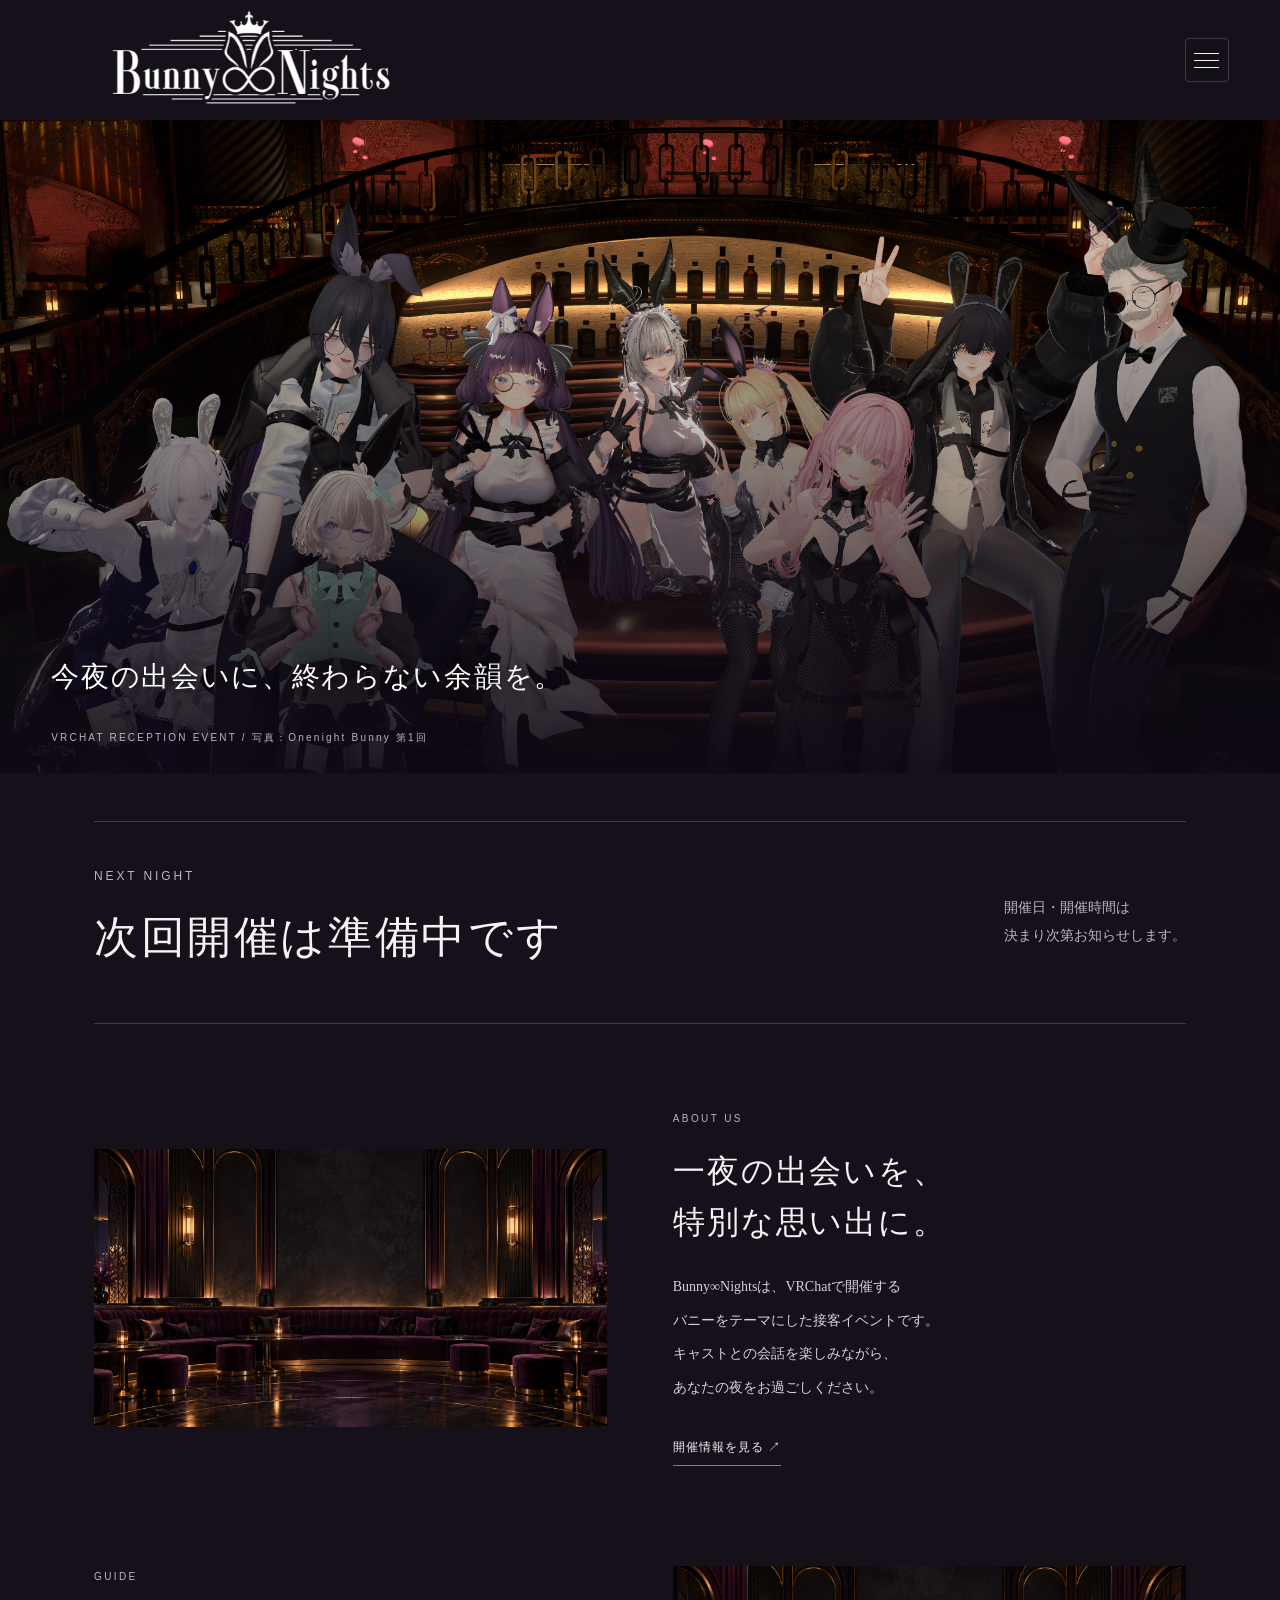
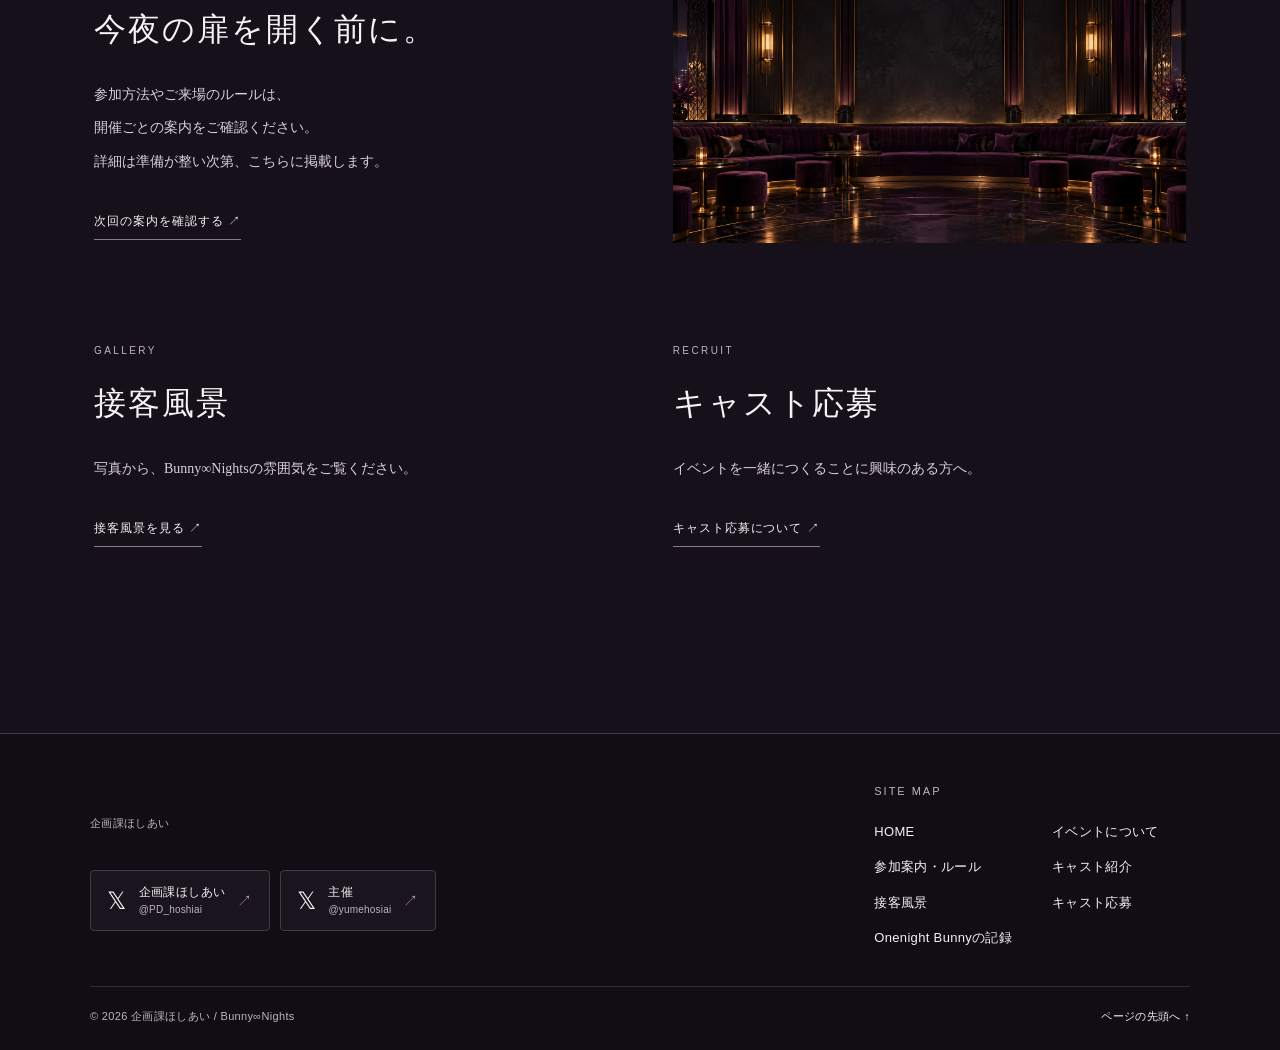
==== index.html @ bf9e8087 "Add files via upload" ====
<!doctype html><html lang="ja"><head><meta charset="utf-8"><meta name="viewport" content="width=device-width,initial-scale=1"><title>HOME | Bunny∞Nights</title><meta name="description" content="VRChatのバニー接客イベント Bunny∞Nights。イベントのご案内、参加方法、ルール、キャスト応募について。"><meta name="theme-color" content="#151019"><link rel="stylesheet" href="assets/css/base.css"><link rel="stylesheet" href="assets/css/home.css"><script src="assets/js/home.js" defer></script></head><body><a class="bn-skip" href="#main-content">本文へ移動</a><main id="main-content"><div class="ob2" id="ob2-top">
<header class="ob2-head">
<h1 class="ob2-logo"><a href="./"><img src="assets/images/logo.png" alt="Bunny∞Nights" width="1200" height="300" decoding="async"></a></h1>
<details class="ob2-menu"><summary aria-label="メニュー"><span></span><span></span><span></span></summary><nav aria-label="サイトメニュー"><a href="./" aria-current="page">HOME</a><a href="about/">イベントについて</a><a href="guide/">参加案内・ルール</a><a href="cast/">キャスト紹介</a><a href="gallery/">接客風景</a><a href="recruit/">キャスト応募</a><a href="archive/">Onenight Bunnyの記録</a></nav></details>
</header>
<section class="ob2-hero" aria-label="イベントのイメージ">
<figure class="ob2-back"><img src="assets/images/first-night.png" alt="Onenight Bunny 第1回のキャスト集合写真" fetchpriority="high"></figure>
<p class="ob2-catchcopy"><span>今夜の出会いに、</span><span>終わらない余韻を。</span></p><p class="ob2-caption">VRCHAT RECEPTION EVENT / 写真：Onenight Bunny 第1回</p>
</section>
<div class="ob2-body">
<section class="ob2-schedule" id="ob2-schedule"><div><div class="ob2-eyebrow">NEXT NIGHT</div><h2>次回開催は準備中です</h2></div><p>開催日・開催時間は<br>決まり次第お知らせします。</p></section><section class="ob2-row" id="ob2-about">
<figure><img src="assets/images/lounge.png" alt="紫のベルベットラウンジのイメージ" loading="lazy"></figure>
<div class="ob2-copy"><div class="ob2-eyebrow">ABOUT US</div><h2>一夜の出会いを、<br>特別な思い出に。</h2><p>Bunny∞Nightsは、VRChatで開催する<br>バニーをテーマにした接客イベントです。<br>キャストとの会話を楽しみながら、<br>あなたの夜をお過ごしください。</p><a class="ob2-link" href="#ob2-schedule">開催情報を見る ↗</a></div>
</section>
<section class="ob2-row ob2-row-reverse" id="ob2-guide">
<div class="ob2-copy"><div class="ob2-eyebrow">GUIDE</div><h2>今夜の扉を開く前に。</h2><p>参加方法やご来場のルールは、<br>開催ごとの案内をご確認ください。<br>詳細は準備が整い次第、こちらに掲載します。</p><a class="ob2-link" href="#ob2-schedule">次回の案内を確認する ↗</a></div>
<figure><img src="assets/images/lounge.png" alt="紫のベルベットラウンジのイメージ" loading="lazy"></figure>
</section>

<section class="ob2-row" style="margin-top:60px"><div class="ob2-copy"><div class="ob2-eyebrow">GALLERY</div><h2>接客風景</h2><p>写真から、Bunny∞Nightsの雰囲気をご覧ください。</p><a class="ob2-link" href="gallery/">接客風景を見る ↗</a></div><div class="ob2-copy"><div class="ob2-eyebrow">RECRUIT</div><h2>キャスト応募</h2><p>イベントを一緒につくることに興味のある方へ。</p><a class="ob2-link" href="recruit/">キャスト応募について ↗</a></div></section></div><footer class="bn-footer"><div class="bn-footer-inner"><div class="bn-footer-brand"><a class="bn-organizer-logo" href="https://vrc.group/HOSIAI.8688" target="_blank" rel="noopener noreferrer" aria-label="企画課ほしあいのVRChatグループ（新しいタブで開く）"><span class="bn-organizer-wordmark">企画課ほしあい</span></a><div class="bn-socials"><a class="bn-social-link" href="https://x.com/PD_hoshiai" target="_blank" rel="noopener noreferrer" aria-label="企画課ほしあいのX（新しいタブで開く）"><span class="bn-x-mark" aria-hidden="true">𝕏</span><span class="bn-social-text">企画課ほしあい<small>@PD_hoshiai</small></span><span class="bn-social-arrow" aria-hidden="true">↗</span></a><a class="bn-social-link" href="https://x.com/yumehosiai" target="_blank" rel="noopener noreferrer" aria-label="主催のX（新しいタブで開く）"><span class="bn-x-mark" aria-hidden="true">𝕏</span><span class="bn-social-text">主催<small>@yumehosiai</small></span><span class="bn-social-arrow" aria-hidden="true">↗</span></a></div></div><nav class="bn-sitemap" aria-label="フッターサイトマップ"><h2 class="bn-footer-title">SITE MAP</h2><div class="bn-sitemap-links"><a href="./">HOME</a><a href="about/">イベントについて</a><a href="guide/">参加案内・ルール</a><a href="cast/">キャスト紹介</a><a href="gallery/">接客風景</a><a href="recruit/">キャスト応募</a><a href="archive/">Onenight Bunnyの記録</a></div></nav></div><div class="bn-footer-bottom"><small>© 2026 企画課ほしあい / Bunny∞Nights</small><a class="bn-back-top" href="#ob2-top">ページの先頭へ ↑</a></div></footer>
</div>



</main></body></html>
---- assets/css/base.css ----
html{background:#151019;scroll-behavior:smooth}body{margin:0;background:#151019;color:#f5f1f5}body,button,input{font-family:"Hiragino Kaku Gothic ProN","Yu Gothic",Meiryo,sans-serif}body>main{min-height:100vh}button{font:inherit}dialog{box-sizing:border-box}img{max-width:100%}.bn-organizer-wordmark{display:block;font-family:"Yu Mincho",serif;font-size:24px;letter-spacing:.12em;color:#f5f1f5;padding:12px 0}.bn-skip{position:fixed;left:12px;top:-100px;z-index:9999;background:#fff;color:#151019;padding:10px}.bn-skip:focus{top:12px}[hidden]{display:none!important}@media(prefers-reduced-motion:reduce){html{scroll-behavior:auto}}
---- assets/css/home.css ----
.ob2 { --bg:#151019; --ink:#f5f1f5; --muted:#beb4c1; background:var(--bg); color:var(--ink); width:100%; font-family:"Yu Mincho","Hiragino Mincho ProN",Georgia,serif; line-height:2; }
.ob2,.ob2 * {box-sizing:border-box}
.ob2 img {display:block;width:100%;height:100%;object-fit:cover;border:0;border-radius:0}
.ob2 a {color:inherit;text-decoration:none}
.ob2 a:focus-visible,.ob2 summary:focus-visible {outline:2px solid #d6b4db;outline-offset:6px}
.ob2 h1,.ob2 h2,.ob2 p,.ob2 figure {margin:0;color:inherit}
.ob2 .ob2-head {height:80px;padding:0 4%;display:flex;align-items:center;justify-content:space-between;position:relative;z-index:5}
.ob2 .ob2-logo {font-size:clamp(23px,3vw,36px);font-style:italic;letter-spacing:.08em;font-weight:400;line-height:1}
.ob2 .ob2-logo img {width:220px;height:auto}
.ob2 summary {list-style:none;cursor:pointer;width:44px;height:44px;display:grid;place-content:center;gap:6px}
.ob2 summary::-webkit-details-marker {display:none}
.ob2 summary span {width:25px;height:1px;background:var(--ink);display:block}
.ob2 .ob2-menu nav {position:absolute;right:4%;top:70px;min-width:220px;background:#211a26;padding:22px 30px;border:1px solid #443849}
.ob2 .ob2-menu nav a {display:block;padding:8px 0;font-size:14px}
.ob2 .ob2-hero {position:relative;height:clamp(330px,48vw,690px);isolation:isolate}
.ob2 .ob2-back {position:absolute;inset:0 0 16%;filter:grayscale(1);opacity:.55;overflow:hidden}
.ob2 .ob2-back img {object-position:center 55%}
.ob2 .ob2-portraits {position:absolute;inset:-4% 5% 0 39%;display:grid;grid-template-columns:repeat(3,1fr);gap:5%}
.ob2 .ob2-portrait {height:88%;overflow:hidden;position:relative}
.ob2 .ob2-portrait:nth-child(1) {margin-top:7%}
.ob2 .ob2-portrait:nth-child(2) {margin-top:-7%}
.ob2 .ob2-portrait:nth-child(3) {margin-top:18%}
.ob2 .ob2-portrait img {object-position:52% center}
.ob2 .ob2-caption {position:absolute;bottom:3%;left:4%;font-family:sans-serif;font-size:10px;letter-spacing:.22em;color:var(--muted)}
.ob2 .ob2-body {max-width:1220px;margin:auto;padding:70px 5% 100px}
.ob2 .ob2-row {display:grid;grid-template-columns:1fr 1fr;gap:6%;align-items:center;margin-bottom:70px;scroll-margin-top:30px}
.ob2 .ob2-row figure {aspect-ratio:1.85;overflow:hidden}
.ob2 .ob2-copy {padding:16px 0}
.ob2 .ob2-eyebrow {font-family:sans-serif;font-size:10px;letter-spacing:.24em;color:var(--muted);margin-bottom:18px}
.ob2 h2 {font-size:clamp(23px,2.5vw,34px);font-weight:400;line-height:1.6;margin-bottom:22px;letter-spacing:.06em}
.ob2 .ob2-copy p {font-size:14px;line-height:2.4;color:#d8cfdc}
.ob2 .ob2-link {display:inline-block;margin-top:25px;padding:6px 0;border-bottom:1px solid #89758f;font-family:sans-serif;font-size:12px;letter-spacing:.08em}
.ob2 .ob2-schedule {margin-bottom:70px;border-top:1px solid #443849;border-bottom:1px solid #443849;padding:35px 0;display:flex;gap:40px;align-items:center;justify-content:space-between;scroll-margin-top:30px}
.ob2 .ob2-schedule h2 {margin:0;font-size:24px}
.ob2 .ob2-schedule p {font-size:14px;color:var(--muted)}
.ob2 footer {padding:30px 5%;border-top:1px solid #34283a;display:flex;justify-content:space-between;gap:20px;font-size:11px;color:var(--muted)}
@media(max-width:640px){
 .ob2 .ob2-head {height:65px;padding:0 5%}
 .ob2 .ob2-hero {height:340px}
 .ob2 .ob2-portraits {left:27%;right:4%;gap:5%}
 .ob2 .ob2-portrait {height:83%}
 .ob2 .ob2-back {bottom:20%}
 .ob2 .ob2-body {padding:40px 6% 60px}
 .ob2 .ob2-row {grid-template-columns:1fr;gap:16px;margin-bottom:45px}
 .ob2 .ob2-row-reverse .ob2-copy {order:2}
 .ob2 .ob2-row-reverse figure {order:1}
 .ob2 .ob2-schedule {display:block}
 .ob2 .ob2-schedule p {margin-top:12px}
 .ob2 footer {flex-direction:column;gap:6px}
}


/* 控えめなアニメーション */
.ob2 .ob2-portrait img,.ob2 .ob2-row figure img {transition:transform 1.2s cubic-bezier(.2,.65,.3,1)}
.ob2 .ob2-link {transition:color .3s,border-color .3s}
.ob2 .ob2-link:hover {color:#e2c4e9;border-color:#e2c4e9}
.ob2 .ob2-menu summary span {transition:transform .3s,opacity .3s}
.ob2 .ob2-menu[open] summary span:nth-child(1) {transform:translateY(7px) rotate(45deg)}
.ob2 .ob2-menu[open] summary span:nth-child(2) {opacity:0}
.ob2 .ob2-menu[open] summary span:nth-child(3) {transform:translateY(-7px) rotate(-45deg)}
.ob2 .ob2-menu[open] nav {animation:ob2-menu-in .3s ease both}
@keyframes ob2-menu-in {from{opacity:0;transform:translateY(-8px)}to{opacity:1;transform:translateY(0)}}
.ob2.ob2-motion .ob2-reveal {opacity:0;transform:translateY(24px);transition:opacity .9s ease,transform .9s cubic-bezier(.2,.65,.3,1)}
.ob2.ob2-motion .ob2-reveal.ob2-visible {opacity:1;transform:translateY(0)}
.ob2.ob2-motion .ob2-portrait {animation:ob2-portrait-in 1.2s ease both}
.ob2.ob2-motion .ob2-portrait:nth-child(2) {animation-delay:.15s}
.ob2.ob2-motion .ob2-portrait:nth-child(3) {animation-delay:.3s}
@keyframes ob2-portrait-in {from{opacity:0;transform:translateY(18px)}to{opacity:1;transform:translateY(0)}}
@media(hover:hover) and (prefers-reduced-motion:no-preference){.ob2 .ob2-portrait:hover img,.ob2 .ob2-row figure:hover img{transform:scale(1.035)}}
@media(prefers-reduced-motion:reduce){.ob2 *, .ob2 *::before,.ob2 *::after{animation:none!important;transition:none!important}.ob2.ob2-motion .ob2-reveal{opacity:1;transform:none}}

.ob2 :is(h1,h2,h3,h4,h5,h6){color:var(--ink,#f5f1f5)!important}.ob2 :is(h1,h2,h3,h4,h5,h6) :is(a,span,strong,em){color:inherit!important}

.ob2 .ob2-catchcopy{position:absolute;z-index:3;left:4%;bottom:calc(3% + 38px);max-width:90%;display:flex;flex-wrap:wrap;font-family:"Yu Mincho","Hiragino Mincho ProN",serif;font-size:clamp(22px,2.2vw,36px);font-weight:400;line-height:1.8;letter-spacing:.06em;color:#fff;text-shadow:0 2px 16px rgba(0,0,0,.9)}
.ob2 .ob2-catchcopy span{white-space:nowrap}
.ob2 .ob2-caption{z-index:3}
@media(max-width:640px){.ob2 .ob2-catchcopy{font-size:20px;bottom:calc(3% + 32px);letter-spacing:.04em;display:block}.ob2 .ob2-catchcopy span{display:block}}

.ob2 .ob2-portrait img{background:#211a26 url("../images/lounge.png") center center / cover no-repeat}

.ob2.ob2-motion .ob2-catchcopy{animation:ob2-copy-in 1.4s ease both;animation-delay:.2s}
@keyframes ob2-copy-in{from{opacity:0;transform:translateY(20px)}to{opacity:1;transform:translateY(0)}}
@media(prefers-reduced-motion:reduce){.ob2.ob2-motion .ob2-catchcopy{animation:none!important}}

.ob2 img[src^="../images/photo-coming-soon.svg"]{background:#211a26 url("../images/lounge.png") center center / cover no-repeat}

.ob2 .ob2-head{height:120px;gap:16px;z-index:1000}
.ob2 .ob2-logo{display:block;margin:0;flex-shrink:1;min-width:0;line-height:0}
.ob2 .ob2-logo a{display:block}
.ob2 .ob2-logo img{display:block;width:400px;max-width:100%;height:auto;object-fit:contain}
.ob2 .ob2-menu{position:fixed;top:38px;right:4%;z-index:1000;flex-shrink:0}
.ob2 .ob2-menu summary{background:rgba(21,16,25,.94);border:1px solid #443849;border-radius:4px}
.ob2 .ob2-menu nav{top:56px;right:0;min-width:0;width:min(290px,calc(100vw - 40px));box-sizing:border-box;max-height:calc(100dvh - 160px);overflow-y:auto;box-shadow:0 12px 36px rgba(0,0,0,.35)}
body.admin-bar .ob2 .ob2-menu{top:70px}
@media(max-width:782px){body.admin-bar .ob2 .ob2-menu{top:84px}}
body:has(.ob2) .wp-block-post-title{display:none!important}
body:has(.ob2) .wp-site-blocks{padding-top:0!important}
body:has(.ob2) .wp-site-blocks > main,body:has(.ob2) .wp-block-post-content{margin-top:0!important;padding-top:0!important}
@media(max-width:640px){.ob2 .ob2-head{height:88px}.ob2 .ob2-logo{max-width:calc(100% - 60px)}.ob2 .ob2-logo img{width:260px}}
@media(max-width:640px){.ob2 .ob2-menu{top:22px;right:5%}body.admin-bar .ob2 .ob2-menu{top:68px}}


/* HOMEの文字設定：色とフォントをここに集約 */
.ob2{--ob-serif:"Yu Mincho","Hiragino Mincho ProN","Noto Serif JP",Georgia,serif;--ob-sans:"Hiragino Kaku Gothic ProN","Yu Gothic",Meiryo,Arial,sans-serif;font-family:var(--ob-serif);color:#f5f1f5}
.ob2 :is(h1,h2,h3,h4,h5,h6){font-family:var(--ob-serif)!important;color:#f5f1f5!important;font-style:normal;font-weight:400;line-height:1.6;letter-spacing:.06em}
.ob2 h2{font-size:clamp(23px,2.5vw,34px)!important}
.ob2 .ob2-schedule h2{font-size:24px!important}
.ob2 p{font-family:var(--ob-serif);color:#d8cfdc}
.ob2 .ob2-copy p{font-family:var(--ob-serif);font-size:14px;line-height:2.4;color:#d8cfdc}
.ob2 .ob2-schedule p{font-family:var(--ob-serif);font-size:14px;line-height:2;color:#beb4c1}
.ob2 .ob2-catchcopy{font-family:var(--ob-serif)!important;font-size:clamp(22px,2.2vw,36px)!important;font-weight:400;line-height:1.8;letter-spacing:.06em;color:#ffffff!important}
.ob2 .ob2-catchcopy span{font-family:inherit;color:inherit}
.ob2 .ob2-caption{font-family:var(--ob-sans)!important;font-size:10px!important;font-weight:400;font-style:normal;line-height:1.8;letter-spacing:.22em;color:#beb4c1!important}
.ob2 .ob2-eyebrow{font-family:var(--ob-sans)!important;font-size:10px;font-weight:400;line-height:1.8;letter-spacing:.24em;color:#beb4c1}
.ob2 .ob2-menu :is(summary,nav a){font-family:var(--ob-sans)!important;color:#f5f1f5!important}
.ob2 .ob2-menu summary{width:44px;height:44px;list-style:none;color:#f5f1f5!important}
.ob2 .ob2-menu summary span{background-color:#f5f1f5!important}
.ob2 .ob2-menu nav{background-color:#211a26;color:#f5f1f5}
.ob2 .ob2-menu nav a{font-size:14px!important;font-weight:400;line-height:2;letter-spacing:.03em}
.ob2 .ob2-menu nav a[aria-current="page"],.ob2 .ob2-menu nav a:hover{color:#e2c4e9!important}
.ob2 .ob2-link{font-family:var(--ob-sans)!important;font-size:12px;font-weight:400;line-height:2;letter-spacing:.08em;color:#f5f1f5}
.ob2 .ob2-link:hover{color:#e2c4e9}
.ob2 footer,.ob2 footer span{font-family:var(--ob-sans)!important;font-size:11px;font-weight:400;line-height:2;letter-spacing:.03em;color:#beb4c1}
@media(max-width:640px){.ob2 .ob2-catchcopy{font-size:20px!important;letter-spacing:.04em}}


.ob2 .bn-footer{display:block;background:#110d15;padding:48px 5% 24px;border-top:1px solid #443849;color:#beb4c1;font-family:"Hiragino Kaku Gothic ProN","Yu Gothic",Meiryo,Arial,sans-serif}
.ob2 .bn-footer-inner,.ob2 .bn-footer-bottom{max-width:1100px;margin:0 auto;display:flex;justify-content:space-between;gap:40px}
.ob2 .bn-footer-inner{align-items:center;padding-bottom:36px}
.ob2 .bn-organizer-logo{display:block;flex-shrink:0;width:240px;max-width:100%}
.ob2 .bn-organizer-logo img{display:block;width:100%;height:auto;object-fit:contain;max-height:160px}
.ob2 .bn-footer-brand{min-width:0;max-width:100%}
.ob2 .bn-socials{display:flex;flex-wrap:wrap;gap:10px;margin-top:24px}
.ob2 .bn-social-link{display:flex;align-items:center;gap:12px;padding:12px 16px;border:1px solid #443849;border-radius:4px;background:#1a141f;color:#f5f1f5;transition:background .2s,border-color .2s}
.ob2 .bn-social-link:hover{background:#281d2d;border-color:#a78aaf}
.ob2 .bn-social-link:focus-visible{outline:2px solid #d6b4db;outline-offset:4px}
.ob2 .bn-social-link .bn-x-mark{font-family:Arial,sans-serif!important;font-size:24px;line-height:1;color:#f5f1f5}
.ob2 .bn-social-link .bn-social-text{font-family:inherit!important;font-size:12px;line-height:1.6;color:#f5f1f5}
.ob2 .bn-social-text small{display:block;font-size:10px;letter-spacing:.02em;color:#beb4c1}
.ob2 .bn-social-link .bn-social-arrow{font-size:15px;color:#a78aaf}
.ob2 .bn-footer-title{margin:0 0 18px;font-family:inherit!important;font-size:11px!important;font-weight:400;letter-spacing:.18em;line-height:1.8;color:#beb4c1!important}
.ob2 .bn-sitemap-links{display:grid;grid-template-columns:repeat(2,minmax(0,1fr));gap:12px 40px}
.ob2 .bn-sitemap-links a,.ob2 .bn-back-top{font-family:inherit;font-size:13px;line-height:1.8;color:#f5f1f5;transition:color .2s}
.ob2 .bn-sitemap-links a:hover,.ob2 .bn-back-top:hover{color:#e2c4e9}
.ob2 .bn-footer-bottom{align-items:center;border-top:1px solid #34283a;padding-top:20px;gap:16px}
.ob2 .bn-footer-bottom small{font-family:inherit;font-size:11px;line-height:1.8;color:#beb4c1}
.ob2 .bn-back-top{font-size:11px;white-space:nowrap}
@media(max-width:640px){.ob2 .bn-footer{padding:36px 6% 24px}.ob2 .bn-footer-inner{flex-direction:column;align-items:flex-start;gap:30px;padding-bottom:28px}.ob2 .bn-organizer-logo{width:200px}.ob2 .bn-sitemap{width:100%}.ob2 .bn-sitemap-links{gap:12px 20px}.ob2 .bn-footer-bottom{flex-direction:column;align-items:flex-start}}
@media(prefers-reduced-motion:reduce){.ob2 .bn-footer a{transition:none}}


.ob2 .ob2-schedule{padding:44px 0;gap:32px}
.ob2 .ob2-schedule h2{font-size:clamp(28px,3.4vw,44px)!important;line-height:1.5;margin-bottom:8px}
.ob2 .ob2-schedule .ob2-eyebrow{font-size:12px;letter-spacing:.24em}
.ob2 .ob2-schedule-time{font-size:clamp(24px,3vw,36px)!important;line-height:1.6!important}
.ob2 .ob2-schedule-time strong{font-weight:400;color:#f5f1f5}
.ob2 .ob2-schedule-time span{font-size:14px;color:#beb4c1}
@media(max-width:640px){.ob2 .ob2-schedule{padding:30px 0}.ob2 .ob2-schedule h2{font-size:clamp(26px,6.4vw,34px)!important}}

img,canvas{-webkit-touch-callout:none;-webkit-user-drag:none}
.ob2 .ob2-hero{height:clamp(360px,51vw,720px)}.ob2 .ob2-back{inset:0;opacity:1;filter:none}.ob2 .ob2-back img{object-position:center center}.ob2 .ob2-hero:after{content:"";position:absolute;inset:0;z-index:1;background:linear-gradient(0deg,rgba(15,9,21,.92),transparent 75%)}.ob2 .ob2-catchcopy{bottom:70px}.ob2 .ob2-caption{bottom:26px;max-width:90%;font-size:10px!important}.ob2 .ob2-body{padding-top:48px}@media(max-width:640px){.ob2 .ob2-hero{height:420px}.ob2 .ob2-back img{object-position:48% center}.ob2 .ob2-catchcopy{bottom:75px}}
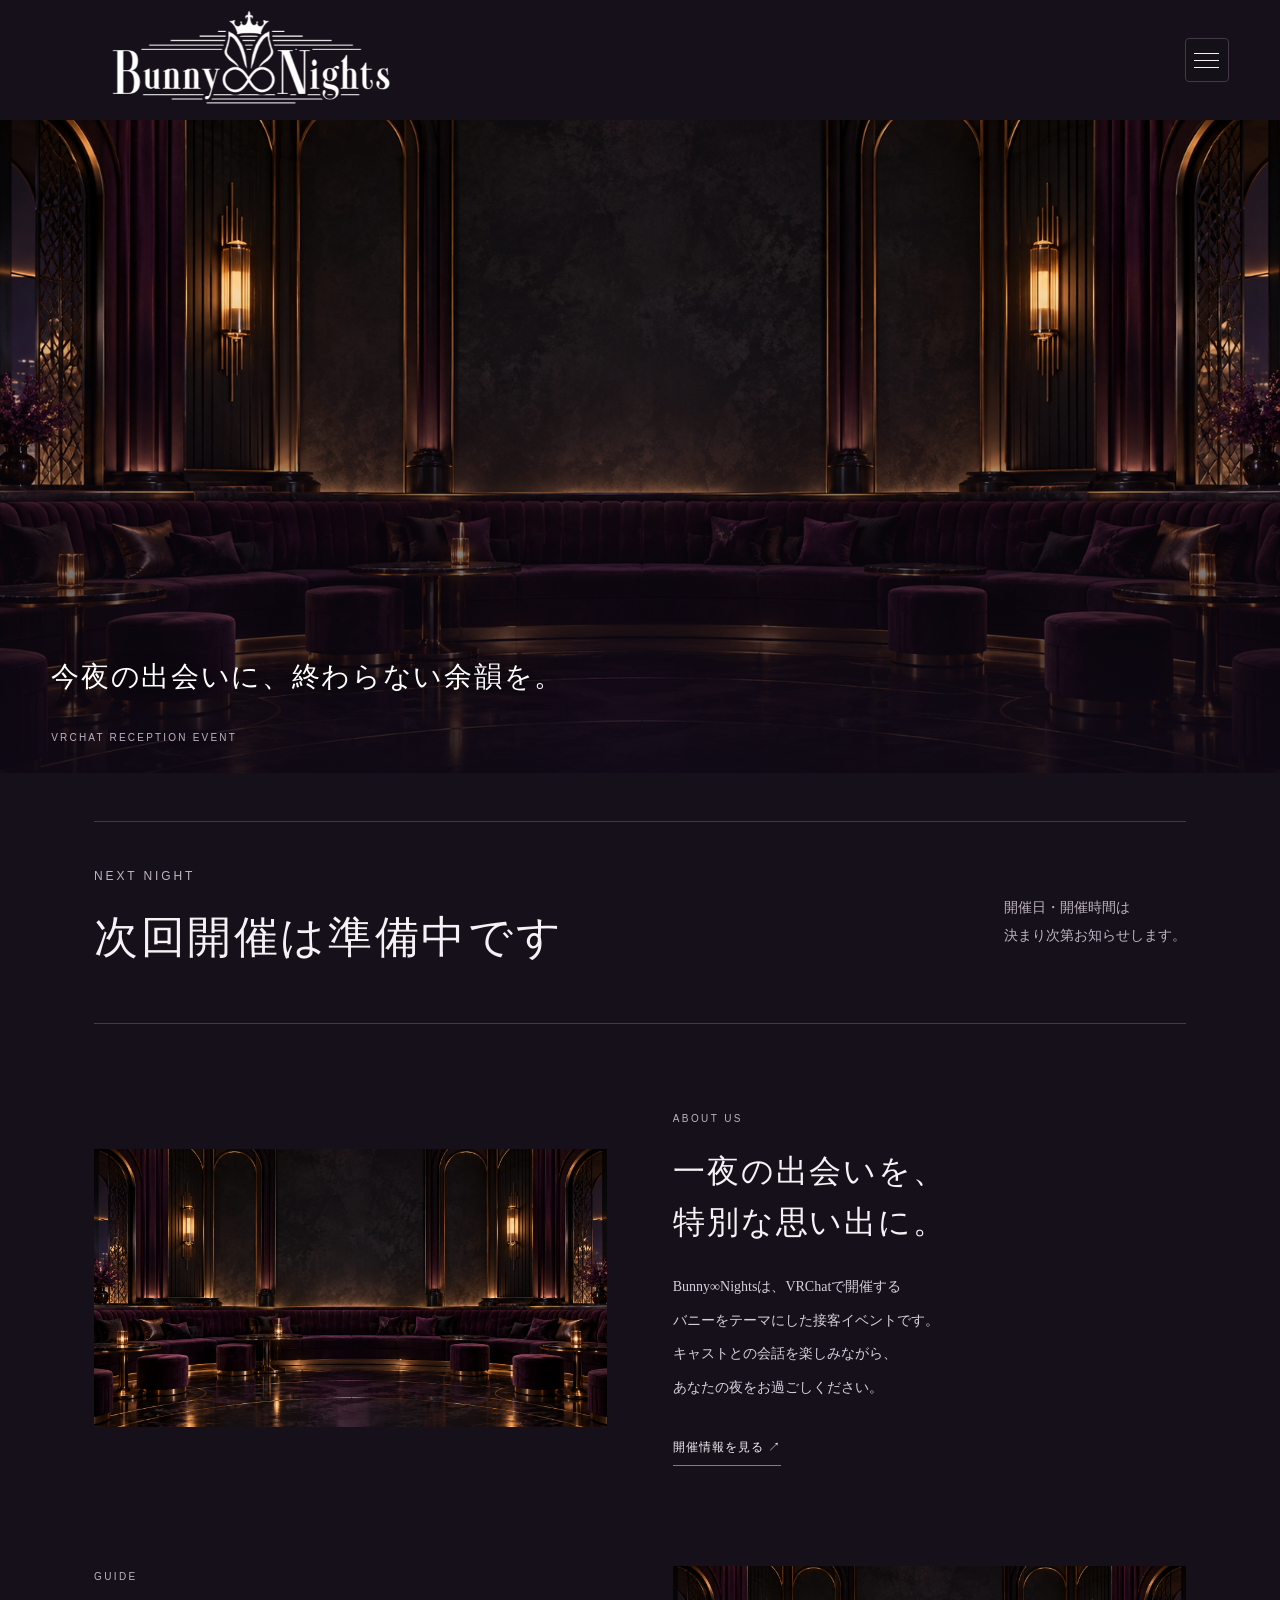
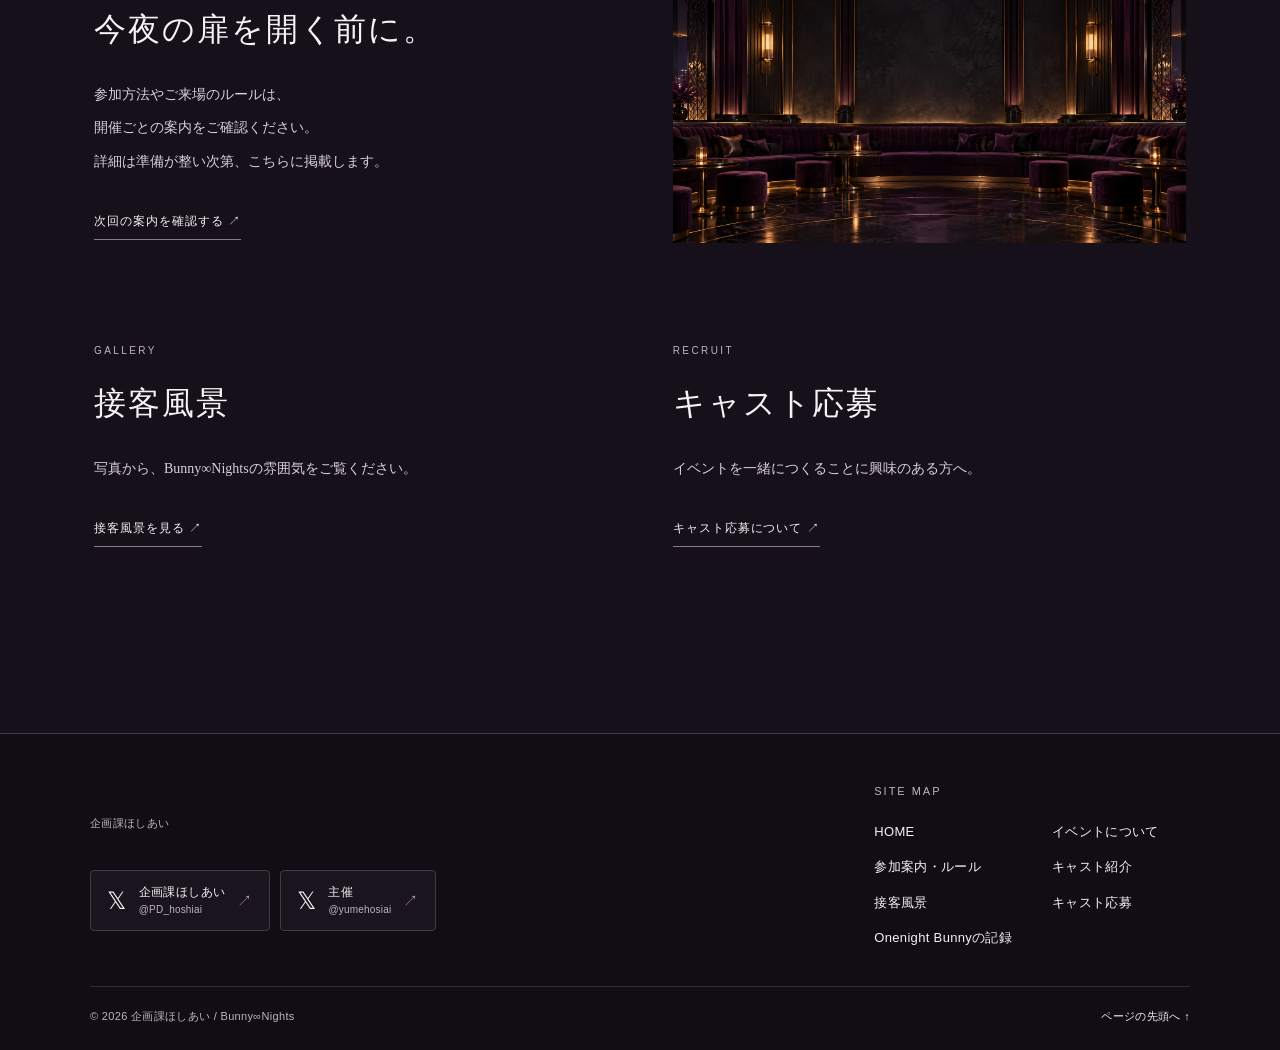
==== commit 6b026bfe: "Add files via upload" ====
--- a/index.html
+++ b/index.html
@@ -4,8 +4,8 @@
 <details class="ob2-menu"><summary aria-label="メニュー"><span></span><span></span><span></span></summary><nav aria-label="サイトメニュー"><a href="./" aria-current="page">HOME</a><a href="about/">イベントについて</a><a href="guide/">参加案内・ルール</a><a href="cast/">キャスト紹介</a><a href="gallery/">接客風景</a><a href="recruit/">キャスト応募</a><a href="archive/">Onenight Bunnyの記録</a></nav></details>
 </header>
 <section class="ob2-hero" aria-label="イベントのイメージ">
-<figure class="ob2-back"><img src="assets/images/first-night.png" alt="Onenight Bunny 第1回のキャスト集合写真" fetchpriority="high"></figure>
-<p class="ob2-catchcopy"><span>今夜の出会いに、</span><span>終わらない余韻を。</span></p><p class="ob2-caption">VRCHAT RECEPTION EVENT / 写真：Onenight Bunny 第1回</p>
+<figure class="ob2-back"><img src="assets/images/lounge.png" alt="紫のベルベットラウンジのイメージ" fetchpriority="high"></figure>
+<p class="ob2-catchcopy"><span>今夜の出会いに、</span><span>終わらない余韻を。</span></p><p class="ob2-caption">VRCHAT RECEPTION EVENT</p>
 </section>
 <div class="ob2-body">
 <section class="ob2-schedule" id="ob2-schedule"><div><div class="ob2-eyebrow">NEXT NIGHT</div><h2>次回開催は準備中です</h2></div><p>開催日・開催時間は<br>決まり次第お知らせします。</p></section><section class="ob2-row" id="ob2-about">
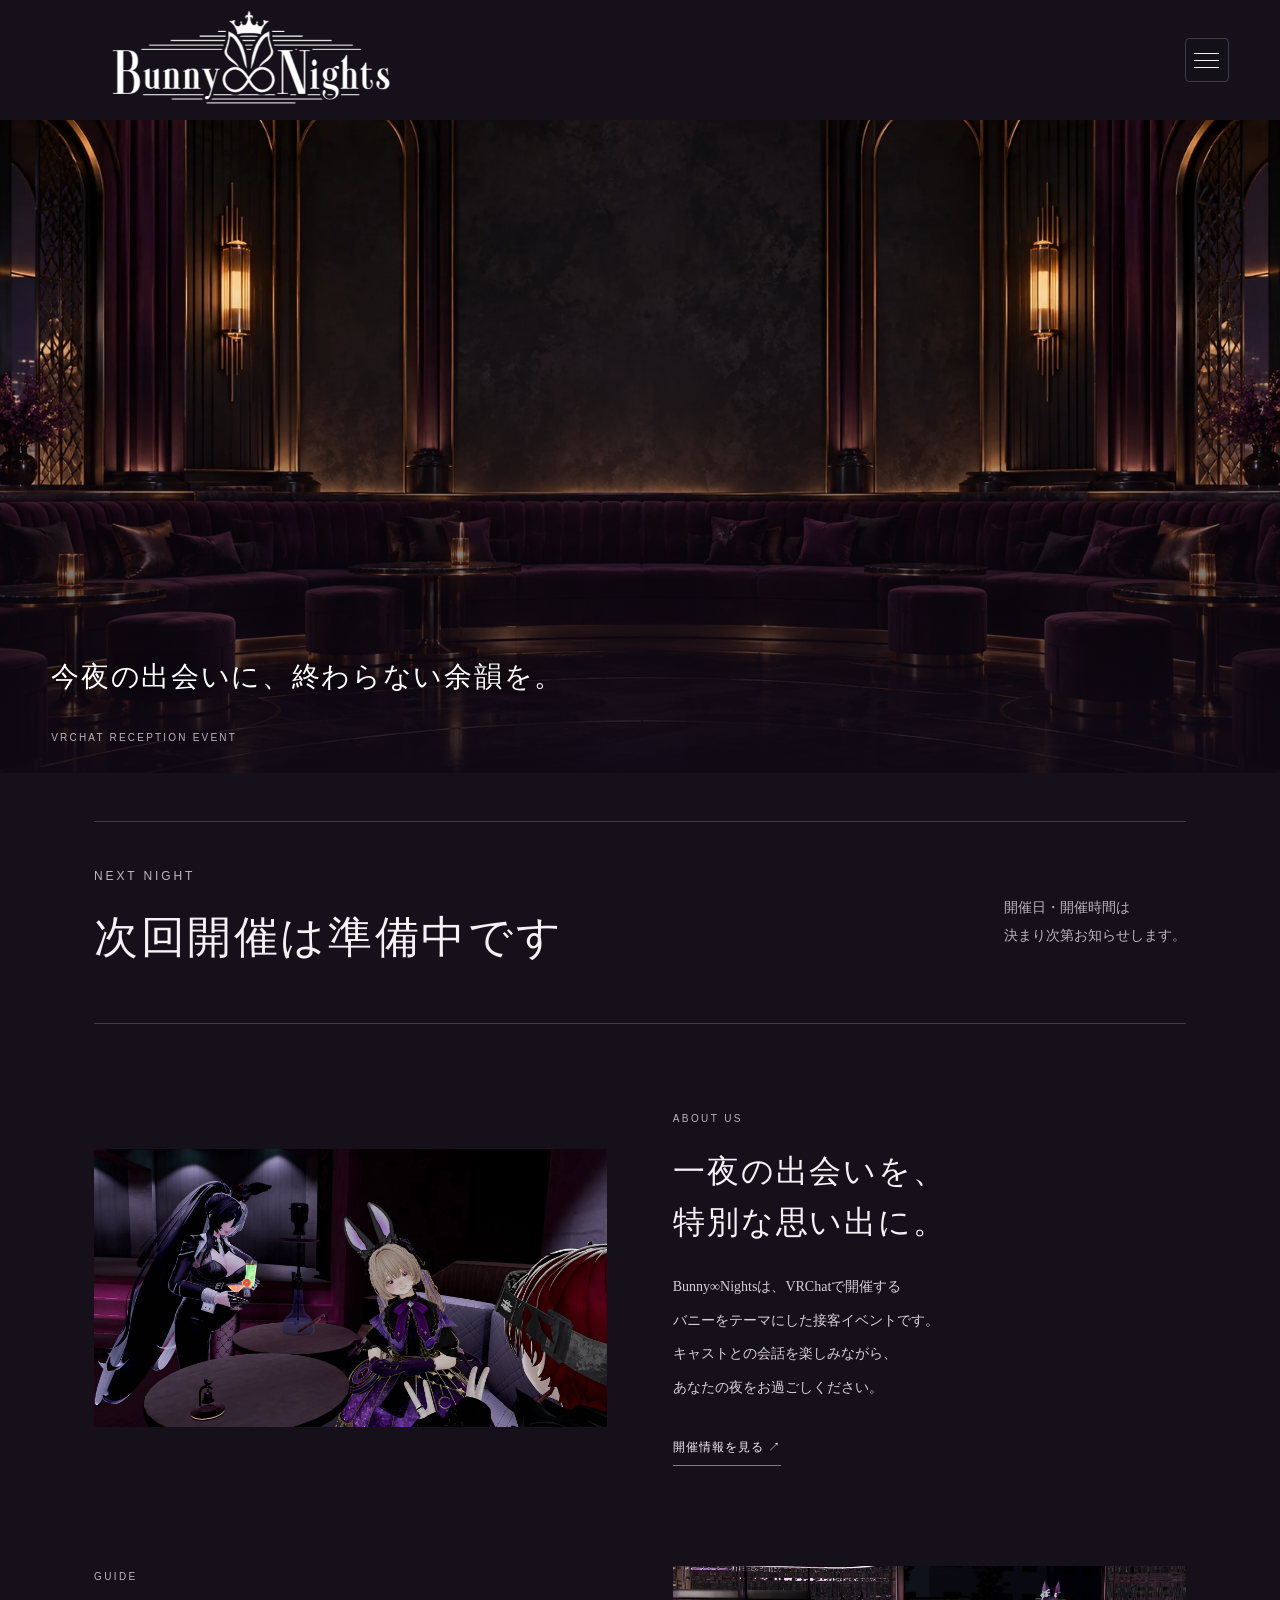
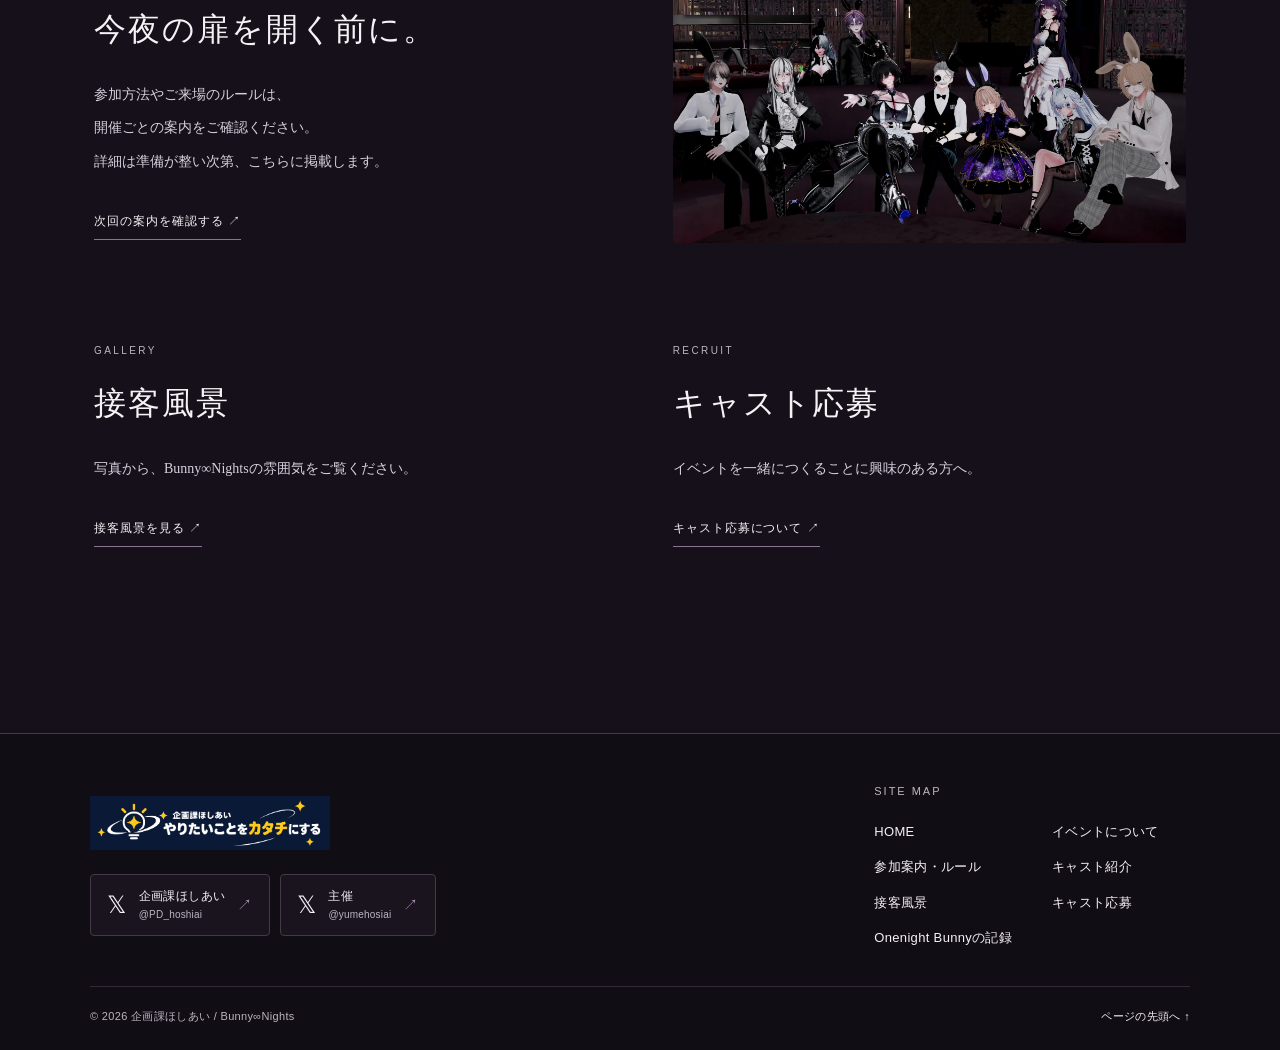
==== commit a05da907: "Add files via upload" ====
--- a/index.html
+++ b/index.html
@@ -1,23 +1,24 @@
-<!doctype html><html lang="ja"><head><meta charset="utf-8"><meta name="viewport" content="width=device-width,initial-scale=1"><title>HOME | Bunny∞Nights</title><meta name="description" content="VRChatのバニー接客イベント Bunny∞Nights。イベントのご案内、参加方法、ルール、キャスト応募について。"><meta name="theme-color" content="#151019"><link rel="stylesheet" href="assets/css/base.css"><link rel="stylesheet" href="assets/css/home.css"><script src="assets/js/home.js" defer></script></head><body><a class="bn-skip" href="#main-content">本文へ移動</a><main id="main-content"><div class="ob2" id="ob2-top">
+<!doctype html>
+<html lang="ja"><head><meta charset="utf-8"><meta name="viewport" content="width=device-width,initial-scale=1"><title>HOME | Bunny∞Nights</title><meta name="description" content="VRChatのバニー接客イベント Bunny∞Nights。イベントのご案内、参加方法、ルール、キャスト応募について。"><meta name="theme-color" content="#151019"><link rel="stylesheet" href="assets/css/base.css"><link rel="stylesheet" href="assets/css/home.css"><script src="assets/js/home.js" defer></script></head><body><a class="bn-skip" href="#main-content">本文へ移動</a><main id="main-content"><div class="ob2" id="ob2-top">
 <header class="ob2-head">
-<h1 class="ob2-logo"><a href="./"><img src="assets/images/logo.png" alt="Bunny∞Nights" width="1200" height="300" decoding="async"></a></h1>
+<h1 class="ob2-logo"><a href="./"><img src="assets/images/logo.webp" alt="Bunny∞Nights" width="1200" height="300" decoding="async"></a></h1>
 <details class="ob2-menu"><summary aria-label="メニュー"><span></span><span></span><span></span></summary><nav aria-label="サイトメニュー"><a href="./" aria-current="page">HOME</a><a href="about/">イベントについて</a><a href="guide/">参加案内・ルール</a><a href="cast/">キャスト紹介</a><a href="gallery/">接客風景</a><a href="recruit/">キャスト応募</a><a href="archive/">Onenight Bunnyの記録</a></nav></details>
 </header>
 <section class="ob2-hero" aria-label="イベントのイメージ">
-<figure class="ob2-back"><img src="assets/images/lounge.png" alt="紫のベルベットラウンジのイメージ" fetchpriority="high"></figure>
+<figure class="ob2-back"><img src="assets/images/lounge.webp" alt="紫のベルベットラウンジのイメージ" fetchpriority="high"></figure>
 <p class="ob2-catchcopy"><span>今夜の出会いに、</span><span>終わらない余韻を。</span></p><p class="ob2-caption">VRCHAT RECEPTION EVENT</p>
 </section>
 <div class="ob2-body">
 <section class="ob2-schedule" id="ob2-schedule"><div><div class="ob2-eyebrow">NEXT NIGHT</div><h2>次回開催は準備中です</h2></div><p>開催日・開催時間は<br>決まり次第お知らせします。</p></section><section class="ob2-row" id="ob2-about">
-<figure><img src="assets/images/lounge.png" alt="紫のベルベットラウンジのイメージ" loading="lazy"></figure>
+<figure><img src="assets/images/home-about.webp" alt="キャストとの会話を楽しむ接客風景" loading="lazy" width="1920" height="1080"></figure>
 <div class="ob2-copy"><div class="ob2-eyebrow">ABOUT US</div><h2>一夜の出会いを、<br>特別な思い出に。</h2><p>Bunny∞Nightsは、VRChatで開催する<br>バニーをテーマにした接客イベントです。<br>キャストとの会話を楽しみながら、<br>あなたの夜をお過ごしください。</p><a class="ob2-link" href="#ob2-schedule">開催情報を見る ↗</a></div>
 </section>
 <section class="ob2-row ob2-row-reverse" id="ob2-guide">
 <div class="ob2-copy"><div class="ob2-eyebrow">GUIDE</div><h2>今夜の扉を開く前に。</h2><p>参加方法やご来場のルールは、<br>開催ごとの案内をご確認ください。<br>詳細は準備が整い次第、こちらに掲載します。</p><a class="ob2-link" href="#ob2-schedule">次回の案内を確認する ↗</a></div>
-<figure><img src="assets/images/lounge.png" alt="紫のベルベットラウンジのイメージ" loading="lazy"></figure>
+<figure><img src="assets/images/group.webp" alt="Bunny∞Nightsのキャスト・黒服集合写真" loading="lazy" width="1920" height="1080"></figure>
 </section>
 
-<section class="ob2-row" style="margin-top:60px"><div class="ob2-copy"><div class="ob2-eyebrow">GALLERY</div><h2>接客風景</h2><p>写真から、Bunny∞Nightsの雰囲気をご覧ください。</p><a class="ob2-link" href="gallery/">接客風景を見る ↗</a></div><div class="ob2-copy"><div class="ob2-eyebrow">RECRUIT</div><h2>キャスト応募</h2><p>イベントを一緒につくることに興味のある方へ。</p><a class="ob2-link" href="recruit/">キャスト応募について ↗</a></div></section></div><footer class="bn-footer"><div class="bn-footer-inner"><div class="bn-footer-brand"><a class="bn-organizer-logo" href="https://vrc.group/HOSIAI.8688" target="_blank" rel="noopener noreferrer" aria-label="企画課ほしあいのVRChatグループ（新しいタブで開く）"><span class="bn-organizer-wordmark">企画課ほしあい</span></a><div class="bn-socials"><a class="bn-social-link" href="https://x.com/PD_hoshiai" target="_blank" rel="noopener noreferrer" aria-label="企画課ほしあいのX（新しいタブで開く）"><span class="bn-x-mark" aria-hidden="true">𝕏</span><span class="bn-social-text">企画課ほしあい<small>@PD_hoshiai</small></span><span class="bn-social-arrow" aria-hidden="true">↗</span></a><a class="bn-social-link" href="https://x.com/yumehosiai" target="_blank" rel="noopener noreferrer" aria-label="主催のX（新しいタブで開く）"><span class="bn-x-mark" aria-hidden="true">𝕏</span><span class="bn-social-text">主催<small>@yumehosiai</small></span><span class="bn-social-arrow" aria-hidden="true">↗</span></a></div></div><nav class="bn-sitemap" aria-label="フッターサイトマップ"><h2 class="bn-footer-title">SITE MAP</h2><div class="bn-sitemap-links"><a href="./">HOME</a><a href="about/">イベントについて</a><a href="guide/">参加案内・ルール</a><a href="cast/">キャスト紹介</a><a href="gallery/">接客風景</a><a href="recruit/">キャスト応募</a><a href="archive/">Onenight Bunnyの記録</a></div></nav></div><div class="bn-footer-bottom"><small>© 2026 企画課ほしあい / Bunny∞Nights</small><a class="bn-back-top" href="#ob2-top">ページの先頭へ ↑</a></div></footer>
+<section class="ob2-row" style="margin-top:60px"><div class="ob2-copy"><div class="ob2-eyebrow">GALLERY</div><h2>接客風景</h2><p>写真から、Bunny∞Nightsの雰囲気をご覧ください。</p><a class="ob2-link" href="gallery/">接客風景を見る ↗</a></div><div class="ob2-copy"><div class="ob2-eyebrow">RECRUIT</div><h2>キャスト応募</h2><p>イベントを一緒につくることに興味のある方へ。</p><a class="ob2-link" href="recruit/">キャスト応募について ↗</a></div></section></div><footer class="bn-footer"><div class="bn-footer-inner"><div class="bn-footer-brand"><a class="bn-organizer-logo" href="https://vrc.group/HOSIAI.8688" target="_blank" rel="noopener noreferrer" aria-label="企画課ほしあいのVRChatグループ（新しいタブで開く）"><img src="assets/images/footer.webp" alt="企画課ほしあい やりたいことをカタチにする" loading="lazy" width="1461" height="330"></a><div class="bn-socials"><a class="bn-social-link" href="https://x.com/PD_hoshiai" target="_blank" rel="noopener noreferrer" aria-label="企画課ほしあいのX（新しいタブで開く）"><span class="bn-x-mark" aria-hidden="true">𝕏</span><span class="bn-social-text">企画課ほしあい<small>@PD_hoshiai</small></span><span class="bn-social-arrow" aria-hidden="true">↗</span></a><a class="bn-social-link" href="https://x.com/yumehosiai" target="_blank" rel="noopener noreferrer" aria-label="主催のX（新しいタブで開く）"><span class="bn-x-mark" aria-hidden="true">𝕏</span><span class="bn-social-text">主催<small>@yumehosiai</small></span><span class="bn-social-arrow" aria-hidden="true">↗</span></a></div></div><nav class="bn-sitemap" aria-label="フッターサイトマップ"><h2 class="bn-footer-title">SITE MAP</h2><div class="bn-sitemap-links"><a href="./">HOME</a><a href="about/">イベントについて</a><a href="guide/">参加案内・ルール</a><a href="cast/">キャスト紹介</a><a href="gallery/">接客風景</a><a href="recruit/">キャスト応募</a><a href="archive/">Onenight Bunnyの記録</a></div></nav></div><div class="bn-footer-bottom"><small>© 2026 企画課ほしあい / Bunny∞Nights</small><a class="bn-back-top" href="#ob2-top">ページの先頭へ ↑</a></div></footer>
 </div>
 
 
--- a/assets/css/base.css
+++ b/assets/css/base.css
@@ -1 +1,2 @@
-html{background:#151019;scroll-behavior:smooth}body{margin:0;background:#151019;color:#f5f1f5}body,button,input{font-family:"Hiragino Kaku Gothic ProN","Yu Gothic",Meiryo,sans-serif}body>main{min-height:100vh}button{font:inherit}dialog{box-sizing:border-box}img{max-width:100%}.bn-organizer-wordmark{display:block;font-family:"Yu Mincho",serif;font-size:24px;letter-spacing:.12em;color:#f5f1f5;padding:12px 0}.bn-skip{position:fixed;left:12px;top:-100px;z-index:9999;background:#fff;color:#151019;padding:10px}.bn-skip:focus{top:12px}[hidden]{display:none!important}@media(prefers-reduced-motion:reduce){html{scroll-behavior:auto}}+html{background:#151019;scroll-behavior:smooth}body{margin:0;background:#151019;color:#f5f1f5}body,button,input{font-family:"Hiragino Kaku Gothic ProN","Yu Gothic",Meiryo,sans-serif}body>main{min-height:100vh}button{font:inherit}dialog{box-sizing:border-box}img{max-width:100%}.bn-organizer-wordmark{display:block;font-family:"Yu Mincho",serif;font-size:24px;letter-spacing:.12em;color:#f5f1f5;padding:12px 0}.bn-skip{position:fixed;left:12px;top:-100px;z-index:9999;background:#fff;color:#151019;padding:10px}.bn-skip:focus{top:12px}[hidden]{display:none!important}@media(prefers-reduced-motion:reduce){html{scroll-behavior:auto}}
+.bn-footer .bn-organizer-logo img{display:block;width:min(100%,420px);height:auto;object-fit:contain}
--- a/assets/css/home.css
+++ b/assets/css/home.css
@@ -77,13 +77,13 @@
 .ob2 .ob2-caption{z-index:3}
 @media(max-width:640px){.ob2 .ob2-catchcopy{font-size:20px;bottom:calc(3% + 32px);letter-spacing:.04em;display:block}.ob2 .ob2-catchcopy span{display:block}}
 
-.ob2 .ob2-portrait img{background:#211a26 url("../images/lounge.png") center center / cover no-repeat}
+.ob2 .ob2-portrait img{background:#211a26 url("../images/lounge.webp") center center / cover no-repeat}
 
 .ob2.ob2-motion .ob2-catchcopy{animation:ob2-copy-in 1.4s ease both;animation-delay:.2s}
 @keyframes ob2-copy-in{from{opacity:0;transform:translateY(20px)}to{opacity:1;transform:translateY(0)}}
 @media(prefers-reduced-motion:reduce){.ob2.ob2-motion .ob2-catchcopy{animation:none!important}}
 
-.ob2 img[src^="../images/photo-coming-soon.svg"]{background:#211a26 url("../images/lounge.png") center center / cover no-repeat}
+.ob2 img[src^="../images/photo-coming-soon.svg"]{background:#211a26 url("../images/lounge.webp") center center / cover no-repeat}
 
 .ob2 .ob2-head{height:120px;gap:16px;z-index:1000}
 .ob2 .ob2-logo{display:block;margin:0;flex-shrink:1;min-width:0;line-height:0}
